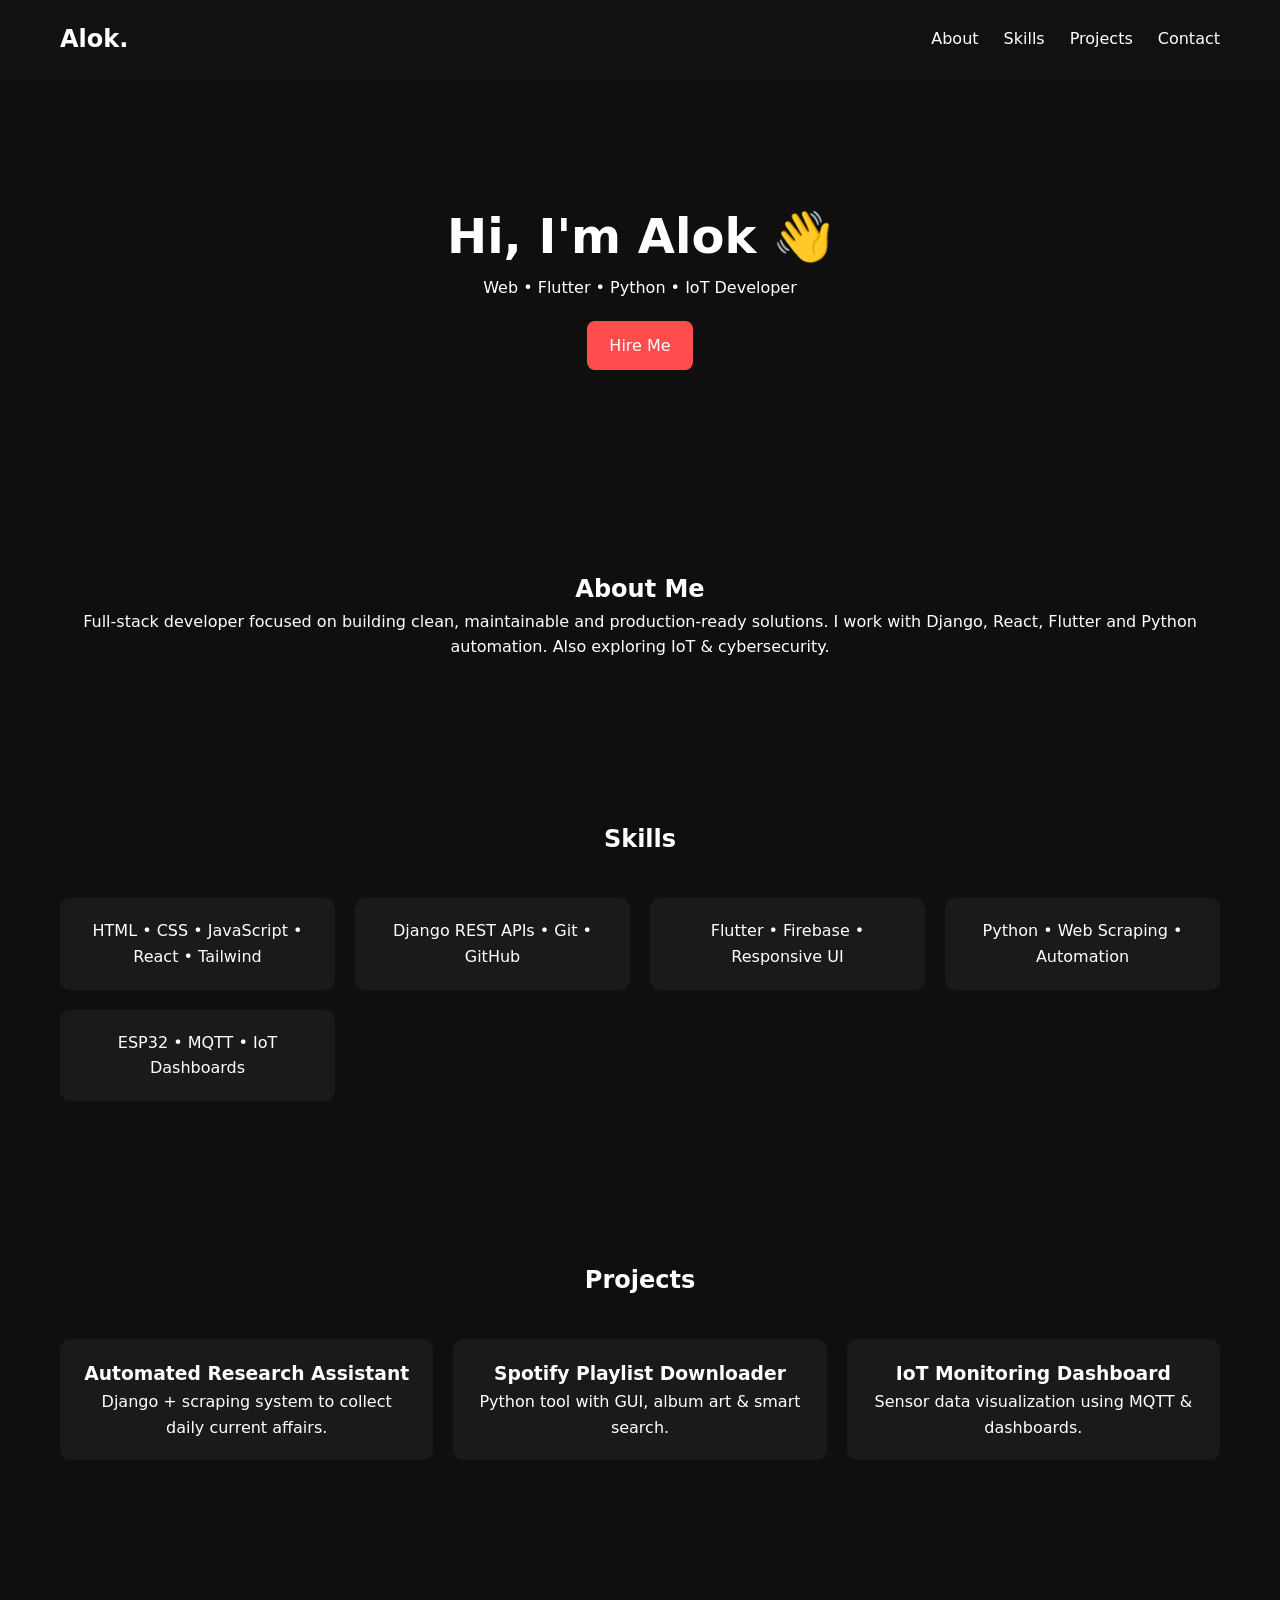
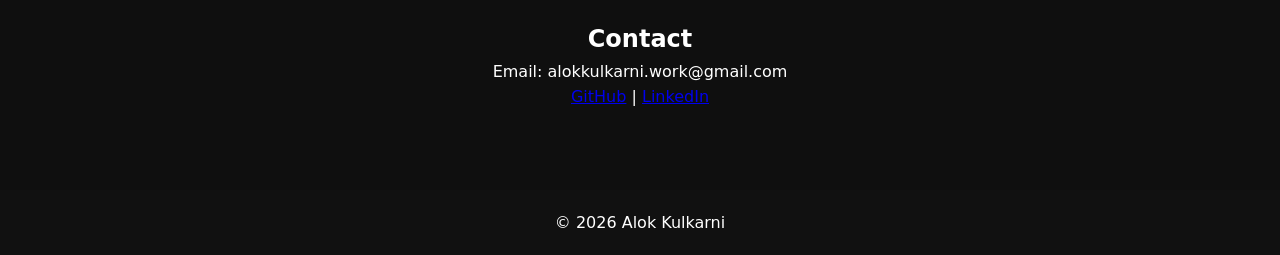
==== index.html @ cc982976 "Initial commit" ====
<!DOCTYPE html>
<html lang="en">
<head>
  <meta charset="UTF-8" />
  <meta name="viewport" content="width=device-width, initial-scale=1.0"/>
  <title>Alok Kulkarni | Portfolio</title>
  <link rel="stylesheet" href="style.css"/>
</head>

<body>

<header>
  <nav>
    <h2>Alok.</h2>
    <ul>
      <li><a href="#about">About</a></li>
      <li><a href="#skills">Skills</a></li>
      <li><a href="#projects">Projects</a></li>
      <li><a href="#contact">Contact</a></li>
    </ul>
  </nav>
</header>

<section class="hero">
  <h1>Hi, I'm Alok 👋</h1>
  <p>Web • Flutter • Python • IoT Developer</p>
  <a href="#contact" class="btn">Hire Me</a>
</section>

<section id="about" class="section">
  <h2>About Me</h2>
  <p>
    Full-stack developer focused on building clean, maintainable and production-ready solutions.
    I work with Django, React, Flutter and Python automation. Also exploring IoT & cybersecurity.
  </p>
</section>

<section id="skills" class="section">
  <h2>Skills</h2>

  <div class="grid">
    <div class="card">HTML • CSS • JavaScript • React • Tailwind</div>
    <div class="card">Django REST APIs • Git • GitHub</div>
    <div class="card">Flutter • Firebase • Responsive UI</div>
    <div class="card">Python • Web Scraping • Automation</div>
    <div class="card">ESP32 • MQTT • IoT Dashboards</div>
  </div>
</section>

<section id="projects" class="section">
  <h2>Projects</h2>

  <div class="grid">

    <div class="card">
      <h3>Automated Research Assistant</h3>
      <p>Django + scraping system to collect daily current affairs.</p>
    </div>

    <div class="card">
      <h3>Spotify Playlist Downloader</h3>
      <p>Python tool with GUI, album art & smart search.</p>
    </div>

    <div class="card">
      <h3>IoT Monitoring Dashboard</h3>
      <p>Sensor data visualization using MQTT & dashboards.</p>
    </div>

  </div>
</section>

<section id="contact" class="section contact">
  <h2>Contact</h2>
  <p>Email: alokkulkarni.work@gmail.com</p>
  <p>
    <a href="https://github.com/alok-kul5">GitHub</a> |
    <a href="https://linkedin.com/in/alok-kulkarni-08242027b">LinkedIn</a>
  </p>
</section>

<footer>
  <p>© 2026 Alok Kulkarni</p>
</footer>

<script src="script.js"></script>
</body>
</html>
---- style.css ----
* {
  margin: 0;
  padding: 0;
  box-sizing: border-box;
  font-family: system-ui, sans-serif;
}

body {
  background: #0f0f0f;
  color: white;
  line-height: 1.6;
}

header {
  padding: 20px 60px;
  background: #111;
  position: sticky;
  top: 0;
}

nav {
  display: flex;
  justify-content: space-between;
  align-items: center;
}

nav ul {
  display: flex;
  list-style: none;
  gap: 25px;
}

nav a {
  color: white;
  text-decoration: none;
}

.hero {
  text-align: center;
  padding: 120px 20px;
}

.hero h1 {
  font-size: 3rem;
}

.btn {
  display: inline-block;
  margin-top: 20px;
  padding: 12px 22px;
  background: #ff4d4d;
  color: white;
  border-radius: 8px;
  text-decoration: none;
}

.section {
  padding: 80px 60px;
  text-align: center;
}

.grid {
  margin-top: 40px;
  display: grid;
  grid-template-columns: repeat(auto-fit, minmax(220px, 1fr));
  gap: 20px;
}

.card {
  background: #1a1a1a;
  padding: 20px;
  border-radius: 10px;
  transition: 0.3s;
}

.card:hover {
  transform: translateY(-5px);
  background: #222;
}

footer {
  text-align: center;
  padding: 20px;
  background: #111;
}
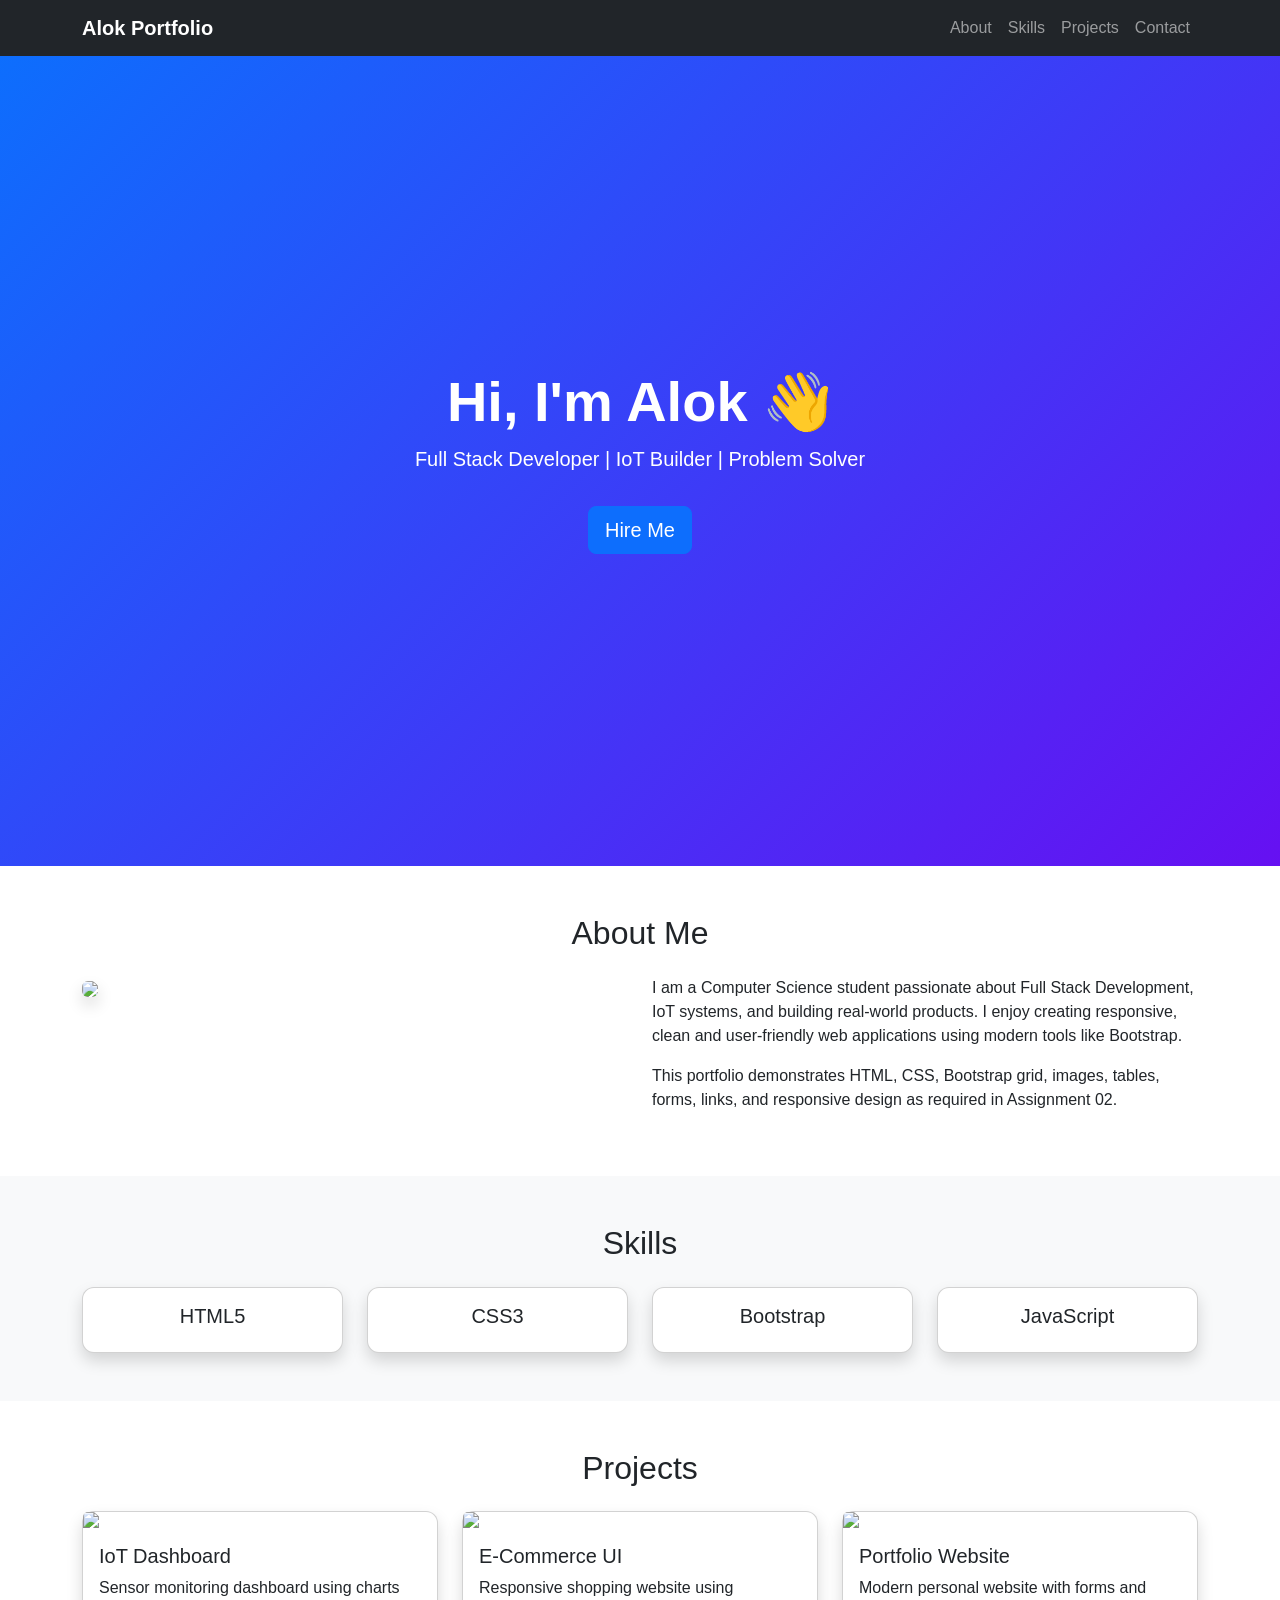
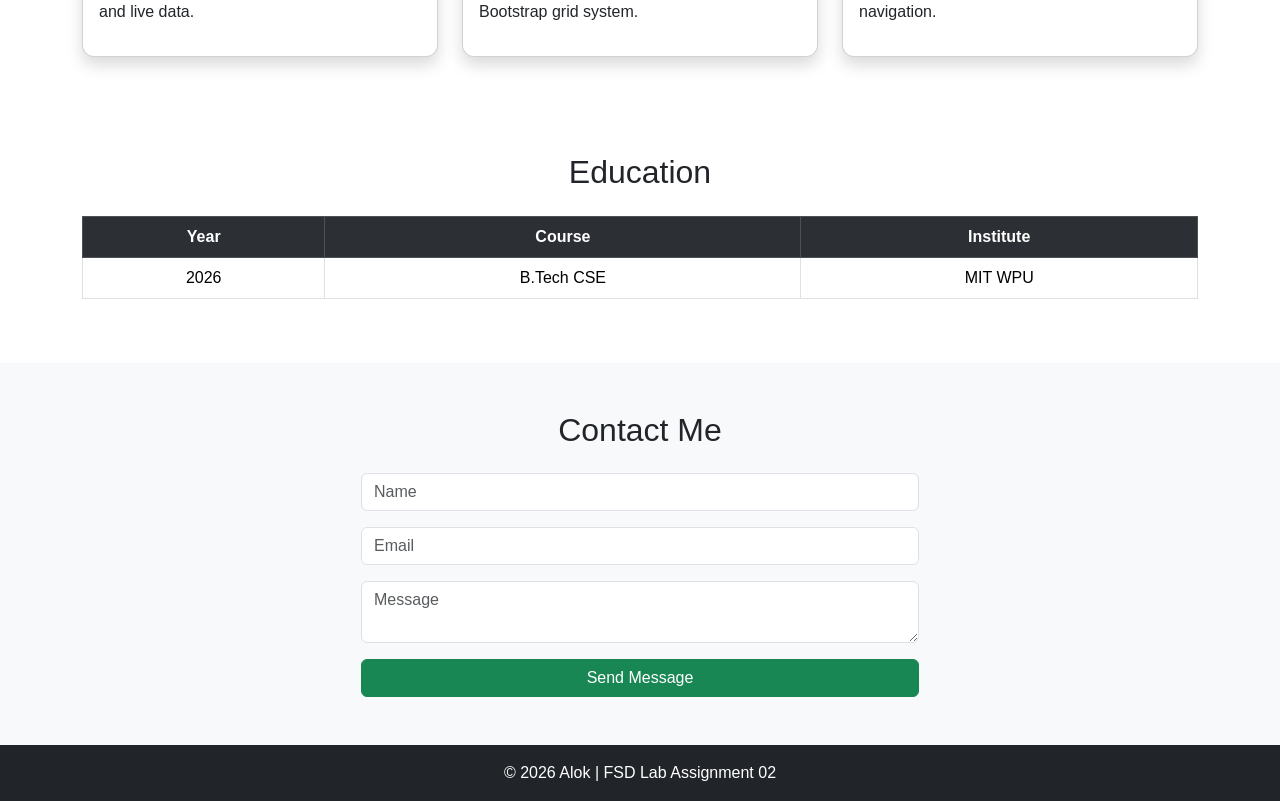
==== commit b7ebf218: "Added Website" ====
--- a/index.html
+++ b/index.html
@@ -1,88 +1,189 @@
 <!DOCTYPE html>
 <html lang="en">
 <head>
-  <meta charset="UTF-8" />
-  <meta name="viewport" content="width=device-width, initial-scale=1.0"/>
-  <title>Alok Kulkarni | Portfolio</title>
-  <link rel="stylesheet" href="style.css"/>
+    <meta charset="UTF-8" />
+    <meta name="viewport" content="width=device-width, initial-scale=1.0"/>
+
+    <title>My Portfolio | FSD Assignment 02</title>
+
+    <!-- Bootstrap CDN -->
+    <link href="https://cdn.jsdelivr.net/npm/bootstrap@5.3.2/dist/css/bootstrap.min.css" rel="stylesheet">
+
+    <!-- External CSS -->
+    <link rel="stylesheet" href="style.css">
 </head>
 
 <body>
 
-<header>
-  <nav>
-    <h2>Alok.</h2>
-    <ul>
-      <li><a href="#about">About</a></li>
-      <li><a href="#skills">Skills</a></li>
-      <li><a href="#projects">Projects</a></li>
-      <li><a href="#contact">Contact</a></li>
-    </ul>
-  </nav>
-</header>
+<!-- ================= NAVBAR ================= -->
+<nav class="navbar navbar-expand-lg navbar-dark bg-dark sticky-top">
+    <div class="container">
+        <a class="navbar-brand fw-bold" href="#">Alok Portfolio</a>
 
-<section class="hero">
-  <h1>Hi, I'm Alok 👋</h1>
-  <p>Web • Flutter • Python • IoT Developer</p>
-  <a href="#contact" class="btn">Hire Me</a>
+        <button class="navbar-toggler" data-bs-toggle="collapse" data-bs-target="#nav">
+            <span class="navbar-toggler-icon"></span>
+        </button>
+
+        <div class="collapse navbar-collapse" id="nav">
+            <ul class="navbar-nav ms-auto">
+                <li class="nav-item"><a class="nav-link" href="#about">About</a></li>
+                <li class="nav-item"><a class="nav-link" href="#skills">Skills</a></li>
+                <li class="nav-item"><a class="nav-link" href="#projects">Projects</a></li>
+                <li class="nav-item"><a class="nav-link" href="#contact">Contact</a></li>
+            </ul>
+        </div>
+    </div>
+</nav>
+
+
+<!-- ================= HERO ================= -->
+<section class="hero text-center text-white d-flex align-items-center">
+    <div class="container">
+        <h1 class="display-4 fw-bold">Hi, I'm Alok 👋</h1>
+        <p class="lead">Full Stack Developer | IoT Builder | Problem Solver</p>
+        <a href="#contact" class="btn btn-primary btn-lg mt-3">Hire Me</a>
+    </div>
 </section>
 
-<section id="about" class="section">
-  <h2>About Me</h2>
-  <p>
-    Full-stack developer focused on building clean, maintainable and production-ready solutions.
-    I work with Django, React, Flutter and Python automation. Also exploring IoT & cybersecurity.
-  </p>
+
+<!-- ================= ABOUT ================= -->
+<section id="about" class="container py-5">
+    <h2 class="text-center mb-4">About Me</h2>
+
+    <div class="row">
+        <div class="col-md-6">
+            <img src="https://picsum.photos/500/350" class="img-fluid rounded shadow">
+        </div>
+
+        <div class="col-md-6">
+            <p>
+                I am a Computer Science student passionate about Full Stack Development,
+                IoT systems, and building real-world products. I enjoy creating responsive,
+                clean and user-friendly web applications using modern tools like Bootstrap.
+            </p>
+            <p>
+                This portfolio demonstrates HTML, CSS, Bootstrap grid, images, tables,
+                forms, links, and responsive design as required in Assignment 02.
+            </p>
+        </div>
+    </div>
 </section>
 
-<section id="skills" class="section">
-  <h2>Skills</h2>
 
-  <div class="grid">
-    <div class="card">HTML • CSS • JavaScript • React • Tailwind</div>
-    <div class="card">Django REST APIs • Git • GitHub</div>
-    <div class="card">Flutter • Firebase • Responsive UI</div>
-    <div class="card">Python • Web Scraping • Automation</div>
-    <div class="card">ESP32 • MQTT • IoT Dashboards</div>
-  </div>
+<!-- ================= SKILLS ================= -->
+<section id="skills" class="bg-light py-5">
+    <div class="container">
+        <h2 class="text-center mb-4">Skills</h2>
+
+        <div class="row text-center">
+
+            <div class="col-md-3">
+                <div class="card p-3 shadow">
+                    <h5>HTML5</h5>
+                </div>
+            </div>
+
+            <div class="col-md-3">
+                <div class="card p-3 shadow">
+                    <h5>CSS3</h5>
+                </div>
+            </div>
+
+            <div class="col-md-3">
+                <div class="card p-3 shadow">
+                    <h5>Bootstrap</h5>
+                </div>
+            </div>
+
+            <div class="col-md-3">
+                <div class="card p-3 shadow">
+                    <h5>JavaScript</h5>
+                </div>
+            </div>
+
+        </div>
+    </div>
 </section>
 
-<section id="projects" class="section">
-  <h2>Projects</h2>
 
-  <div class="grid">
+<!-- ================= PROJECTS ================= -->
+<section id="projects" class="container py-5">
+    <h2 class="text-center mb-4">Projects</h2>
 
-    <div class="card">
-      <h3>Automated Research Assistant</h3>
-      <p>Django + scraping system to collect daily current affairs.</p>
+    <div class="row">
+
+        <div class="col-md-4">
+            <div class="card shadow">
+                <img src="https://picsum.photos/400/200?1" class="card-img-top">
+                <div class="card-body">
+                    <h5>IoT Dashboard</h5>
+                    <p>Sensor monitoring dashboard using charts and live data.</p>
+                </div>
+            </div>
+        </div>
+
+        <div class="col-md-4">
+            <div class="card shadow">
+                <img src="https://picsum.photos/400/200?2" class="card-img-top">
+                <div class="card-body">
+                    <h5>E-Commerce UI</h5>
+                    <p>Responsive shopping website using Bootstrap grid system.</p>
+                </div>
+            </div>
+        </div>
+
+        <div class="col-md-4">
+            <div class="card shadow">
+                <img src="https://picsum.photos/400/200?3" class="card-img-top">
+                <div class="card-body">
+                    <h5>Portfolio Website</h5>
+                    <p>Modern personal website with forms and navigation.</p>
+                </div>
+            </div>
+        </div>
+
     </div>
-
-    <div class="card">
-      <h3>Spotify Playlist Downloader</h3>
-      <p>Python tool with GUI, album art & smart search.</p>
-    </div>
-
-    <div class="card">
-      <h3>IoT Monitoring Dashboard</h3>
-      <p>Sensor data visualization using MQTT & dashboards.</p>
-    </div>
-
-  </div>
 </section>
 
-<section id="contact" class="section contact">
-  <h2>Contact</h2>
-  <p>Email: alokkulkarni.work@gmail.com</p>
-  <p>
-    <a href="https://github.com/alok-kul5">GitHub</a> |
-    <a href="https://linkedin.com/in/alok-kulkarni-08242027b">LinkedIn</a>
-  </p>
+
+<!-- ================= TABLE (Assignment requirement) ================= -->
+<section class="container py-5">
+    <h2 class="text-center mb-4">Education</h2>
+
+    <table class="table table-bordered table-striped text-center">
+        <tr class="table-dark">
+            <th>Year</th>
+            <th>Course</th>
+            <th>Institute</th>
+        </tr>
+        <tr>
+            <td>2026</td>
+            <td>B.Tech CSE</td>
+            <td>MIT WPU</td>
+        </tr>
+    </table>
 </section>
 
-<footer>
-  <p>© 2026 Alok Kulkarni</p>
+
+<!-- ================= CONTACT FORM ================= -->
+<section id="contact" class="bg-light py-5">
+    <div class="container">
+        <h2 class="text-center mb-4">Contact Me</h2>
+
+        <form class="w-50 mx-auto">
+            <input class="form-control mb-3" placeholder="Name">
+            <input type="email" class="form-control mb-3" placeholder="Email">
+            <textarea class="form-control mb-3" placeholder="Message"></textarea>
+            <button class="btn btn-success w-100">Send Message</button>
+        </form>
+    </div>
+</section>
+
+
+<footer class="bg-dark text-white text-center p-3">
+    © 2026 Alok | FSD Lab Assignment 02
 </footer>
 
-<script src="script.js"></script>
+<script src="https://cdn.jsdelivr.net/npm/bootstrap@5.3.2/dist/js/bootstrap.bundle.min.js"></script>
 </body>
 </html>
--- a/style.css
+++ b/style.css
@@ -1,85 +1,12 @@
-* {
-  margin: 0;
-  padding: 0;
-  box-sizing: border-box;
-  font-family: system-ui, sans-serif;
-}
-
 body {
-  background: #0f0f0f;
-  color: white;
-  line-height: 1.6;
-}
-
-header {
-  padding: 20px 60px;
-  background: #111;
-  position: sticky;
-  top: 0;
-}
-
-nav {
-  display: flex;
-  justify-content: space-between;
-  align-items: center;
-}
-
-nav ul {
-  display: flex;
-  list-style: none;
-  gap: 25px;
-}
-
-nav a {
-  color: white;
-  text-decoration: none;
+    font-family: Arial, sans-serif;
 }
 
 .hero {
-  text-align: center;
-  padding: 120px 20px;
-}
-
-.hero h1 {
-  font-size: 3rem;
-}
-
-.btn {
-  display: inline-block;
-  margin-top: 20px;
-  padding: 12px 22px;
-  background: #ff4d4d;
-  color: white;
-  border-radius: 8px;
-  text-decoration: none;
-}
-
-.section {
-  padding: 80px 60px;
-  text-align: center;
-}
-
-.grid {
-  margin-top: 40px;
-  display: grid;
-  grid-template-columns: repeat(auto-fit, minmax(220px, 1fr));
-  gap: 20px;
+    height: 90vh;
+    background: linear-gradient(135deg, #0d6efd, #6610f2);
 }
 
 .card {
-  background: #1a1a1a;
-  padding: 20px;
-  border-radius: 10px;
-  transition: 0.3s;
+    border-radius: 12px;
 }
-
-.card:hover {
-  transform: translateY(-5px);
-  background: #222;
-}
-
-footer {
-  text-align: center;
-  padding: 20px;
-  background: #111;
-}
